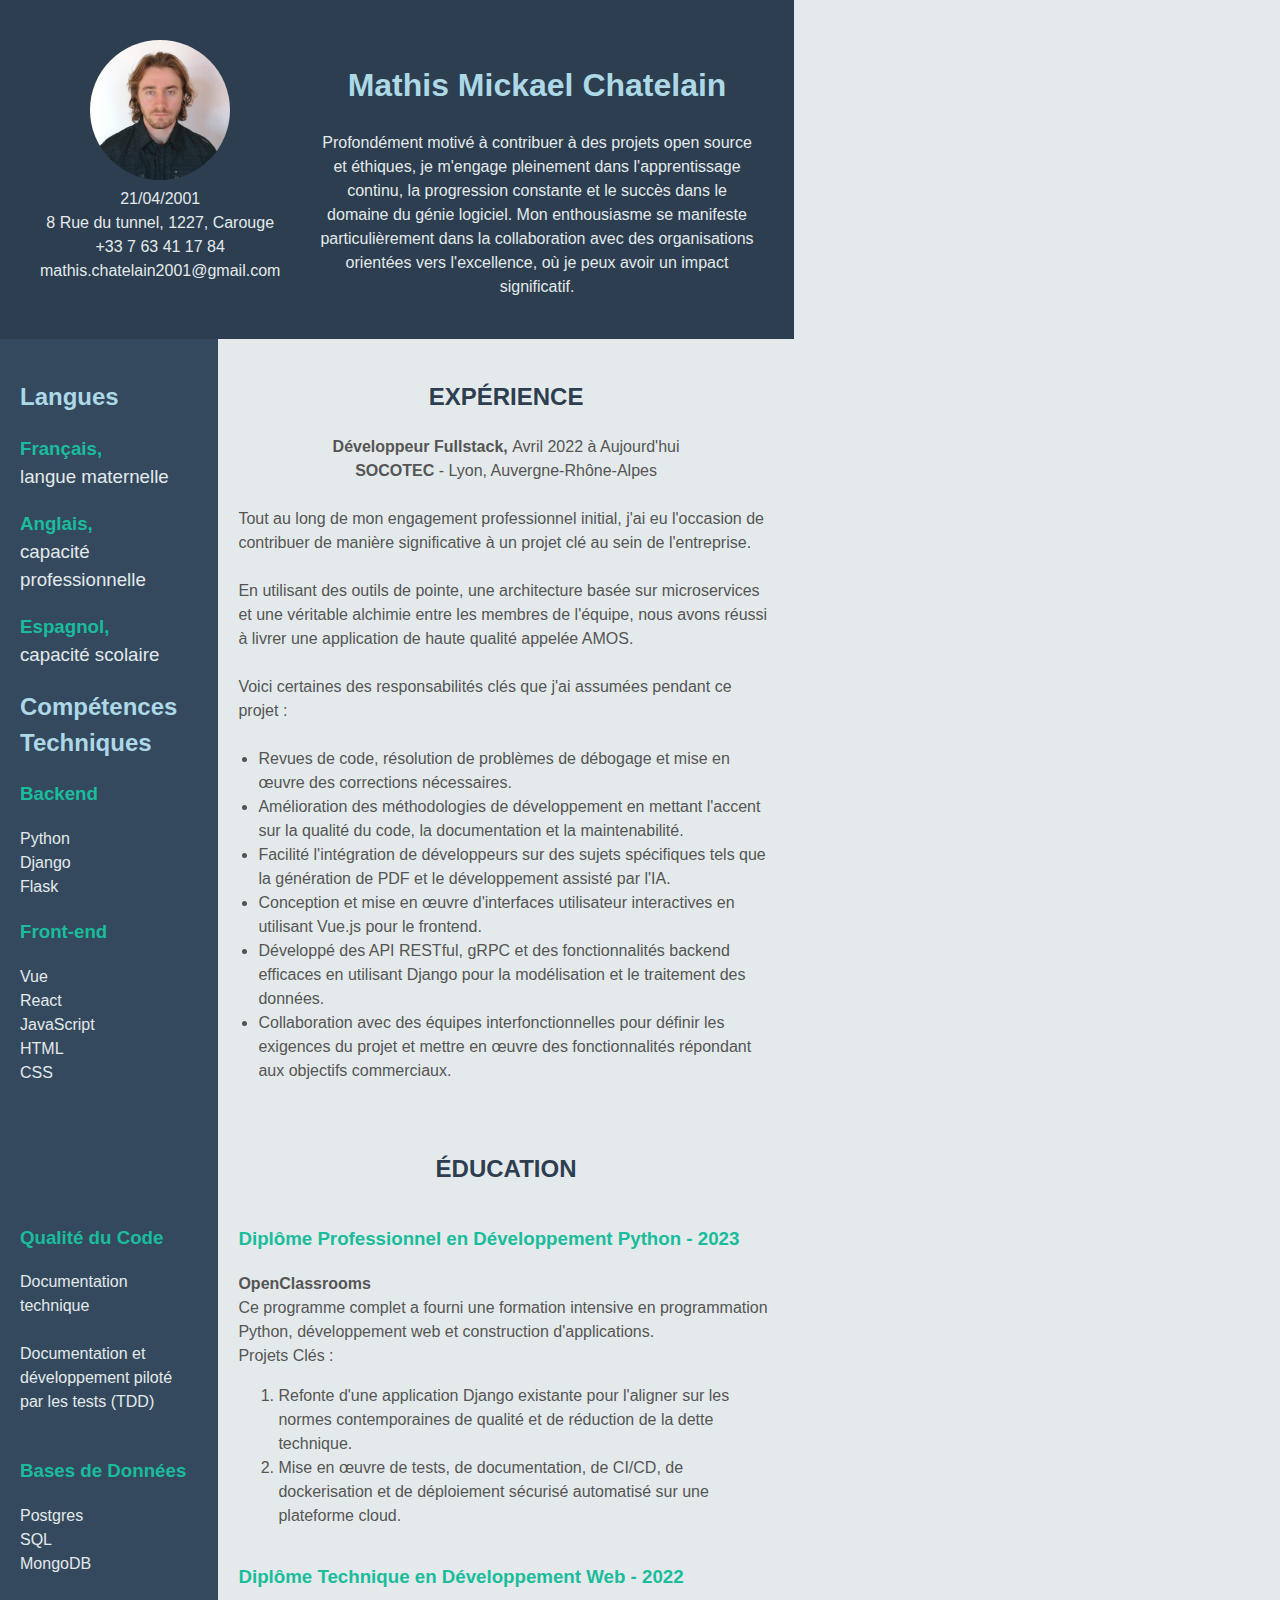
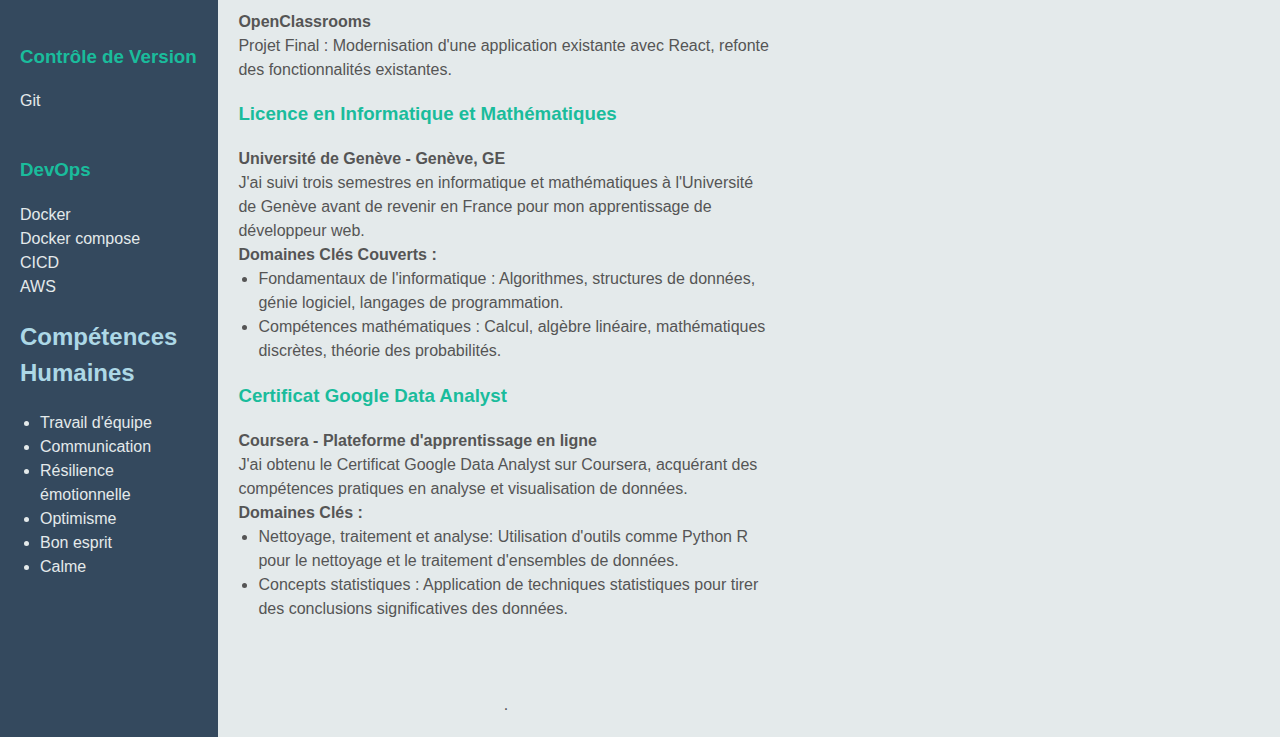
==== index_fr.html @ cfe84ae4 "save" ====
<!DOCTYPE html>
<html lang="fr">
<head>
    <meta charset="UTF-8">
    <meta name="viewport" content="width=device-width, initial-scale=1.0">
    <link rel="stylesheet" href="style.css">
    <title>Mathis Mickael Chatelain - CV</title>
</head>
<body>
    <header class="flex">
        <section>
            <img src="/1640084687607.jpeg" alt="">
            <p>21/04/2001</p>
            <p>8 Rue du tunnel, 1227, Carouge</p>
            <p>+33 7 63 41 17 84</p>
            <p>mathis.chatelain2001@gmail.com</p>
        </section>
        <section class="w-right center-all">
            <h1>Mathis Mickael Chatelain</h1>
            <p>
                Profondément motivé à contribuer à des projets open source et éthiques, je m'engage pleinement dans l'apprentissage continu, 
                la progression constante et le succès dans le domaine du génie logiciel. 
                Mon enthousiasme se manifeste particulièrement dans la collaboration avec des organisations orientées vers l'excellence, 
                où je peux avoir un impact significatif.
            </p>
        </section>
    </header>
    <main class="flex">
        <section class="w-left">
            <h2>Langues</h2>
            <div class="skill-category">
                <h3>Français, <p style="font-weight: lighter;">langue maternelle</p></h3>
                <h3>Anglais, <p style="font-weight: lighter;">capacité professionnelle</p></h3>
                <h3>Espagnol, <p style="font-weight: lighter;">capacité scolaire</p></h3>
            </div>
            <h2>Compétences Techniques</h2>
            <div class="skill-category">
                <h3>Backend</h3>
                <p>Python</p>
                <p>Django</p>
                <p>Flask</p>
            </div>
            <div class="skill-category">
                <h3>Front-end</h3>
                <p>Vue </p>
                <p>React</p>
                <p>JavaScript</p>
                <p>HTML</p>
                <p>CSS</p>
            </div>
            <br>
            <br>
            <br>
            <br>
            <br>
            <div class="skill-category">
                <h3>Qualité du Code</h3>
                <p>Documentation technique</p>
                <br>
                <p>Documentation et développement piloté par les tests (TDD)</p>
                <br>
            </div>
            <div class="skill-category">
                <h3>Bases de Données</h3>
                <p>Postgres</p>
                <p>SQL</p>
                <p>MongoDB</p>
            </div>
            <br>
            <br>
            <div class="skill-category">
                <h3>Contrôle de Version</h3>
                <p>Git</p>
                <br>
            </div>
            <div class="skill-category">
                <h3>DevOps</h3>
                <p>Docker</p>
                <p>Docker compose</p>
                <p>CICD</p>
                <p>AWS</p>
            </div>
            <h2>Compétences Humaines</h2>
            <ul>
                <li>Travail d'équipe</li>
                <li>Communication</li>
                <li>Résilience émotionnelle</li>
                <li>Optimisme</li>
                <li>Bon esprit</li>
                <li>Calme</li>
            </ul>
        </section>
        <section  class="w-right center-all">
            <h2>EXPÉRIENCE</h2>
            <p><strong>Développeur Fullstack, </strong>Avril 2022 à Aujourd'hui</p>
            <p><strong>SOCOTEC</strong> - Lyon, Auvergne-Rhône-Alpes</p>
            <br>
            <p>
                Tout au long de mon engagement professionnel initial,
                j'ai eu l'occasion de contribuer de manière significative
                à un projet clé au sein de l'entreprise.
            </p>
            <br>
            <p> 
                En utilisant des outils de pointe, une architecture basée sur microservices et une véritable alchimie entre les membres de l'équipe, nous avons réussi à livrer une application de haute qualité appelée AMOS.
            </p>
            <br>
            <p>
                Voici certaines des responsabilités clés que j'ai assumées pendant ce projet :
            </p>
            <br>
            <ul>
                <li>Revues de code, résolution de problèmes de débogage et mise en œuvre des corrections nécessaires.</li>
                <li>Amélioration des méthodologies de développement en mettant l'accent sur la qualité du code, la documentation et la maintenabilité.</li>
                <li>Facilité l'intégration de développeurs sur des sujets spécifiques tels que la génération de PDF et le développement assisté par l'IA.</li>
                <li>Conception et mise en œuvre d'interfaces utilisateur interactives en utilisant Vue.js pour le frontend.</li>
                <li>Développé des API RESTful, gRPC et des fonctionnalités backend efficaces en utilisant Django pour la modélisation et le traitement des données.</li>
                <li>Collaboration avec des équipes interfonctionnelles pour définir les exigences du projet et mettre en œuvre des fonctionnalités répondant aux objectifs commerciaux.</li>
            </ul>
            
            <br>
            <br> 
            <h2>ÉDUCATION</h2>
            
            <div class="education-item">
                <h3>Diplôme Professionnel en Développement Python - 2023</h3>
                <p><strong>OpenClassrooms</strong></p>
                <p>Ce programme complet a fourni une formation intensive en programmation Python, développement web et construction d'applications.</p>
                <p>Projets Clés :</p>
                <ol>
                    <li>Refonte d'une application Django existante pour l'aligner sur les normes contemporaines de qualité et de réduction de la dette technique.</li>
                    <li>Mise en œuvre de tests, de documentation, de CI/CD, de dockerisation et de déploiement sécurisé automatisé sur une plateforme cloud.</li>
                </ol>
            </div>
    
            <div class="education-item">
                <h3>Diplôme Technique en Développement Web - 2022</h3>
                <p><strong>OpenClassrooms</strong></p>
                <p>Projet Final : Modernisation d'une application existante avec React, refonte des fonctionnalités existantes.</p>
            </div>
    
            <div class="education-item">
                <h3>Licence en Informatique et Mathématiques</h3>
                <p><strong>Université de Genève - Genève, GE</strong></p>
                <p>J'ai suivi trois semestres en informatique et mathématiques à l'Université de Genève avant de revenir en France pour mon apprentissage de développeur web.</p>
                <p><strong>Domaines Clés Couverts :</strong></p>
                <ul>
                    <li>Fondamentaux de l'informatique : Algorithmes, structures de données, génie logiciel, langages de programmation.</li>
                    <li>Compétences mathématiques : Calcul, algèbre linéaire, mathématiques discrètes, théorie des probabilités.</li>
                </ul>
            </div>

            <div class="education-item">
                <h3>Certificat Google Data Analyst</h3>
                <p><strong>Coursera - Plateforme d'apprentissage en ligne</strong></p>
                <p>J'ai obtenu le Certificat Google Data Analyst sur Coursera, acquérant des compétences pratiques en analyse et visualisation de données.</p>
                <p><strong>Domaines Clés :</strong></p>
                <ul>
                    <li>Nettoyage, traitement et analyse: Utilisation d'outils comme Python R pour le nettoyage et le traitement d'ensembles de données.</li>
                    <li>Concepts statistiques : Application de techniques statistiques pour tirer des conclusions significatives des données.</li>
                </ul>
            </div>
            
            <br>
            <br>
            <br>
            <p>.</p>
        </section>
        
    </main>
</body>
</html>
---- style.css ----
body {
    background-color: #e4eaeb;
    font-family: 'Roboto', sans-serif;
    font-size: 16px;
    font-weight: 400;
    line-height: 1.5;
    color: #333;
    margin: 0;
    padding: 0;
    width: 210mm;
    height: 297mm;
    border: 1 px solid black;
}

section {
    margin: 0;
    padding: 20px;
}

header {
    text-align: center;
    background-color: #2c3e50; /* Darker blue for the header */
    color: #fff;
    padding: 20px;
}

h1 {
    color: #3498db; /* Lighter blue for main headings */
}

header h1 {
    color: lightblue;
}

header img {
    width: 140px;
    height: 140px;
    border-radius: 50%;
    margin: 0;
}

h2 {
    color: #2c3e50;
}

h3 {
    color: #1abc9c;
}

p, li {
    color: #555;
    margin: 0;
}

header p {
    color: #e4eaeb;
}

ul {
    padding: 0;
    padding-left: 20px;
    margin: 0;
}

footer {
    text-align: center;
    margin-top: 20px;
    padding: 10px;
    background-color: #2c3e50; /* Darker blue for the footer */
    color: #fff;
}

.flex { 
    display: flex;
}

.w-left {
    width: 25%;
    background-color: #34495e; /* Darker grayish-blue for the left side */
    color: #fff;
    padding: 20px;
}

.w-left p, .w-left li {
    color: #e4eaeb;
}

.w-left h2 {
    color: lightblue;
}

.w-right {
    width: 75%;
}

.center-all {
    display: flex;
    flex-direction: column;
    justify-content: center;
    align-items: center;
}

/* Additional styling for links if needed */
a {
    color: #3498db;
}

a:hover {
    color: #1abc9c;
}
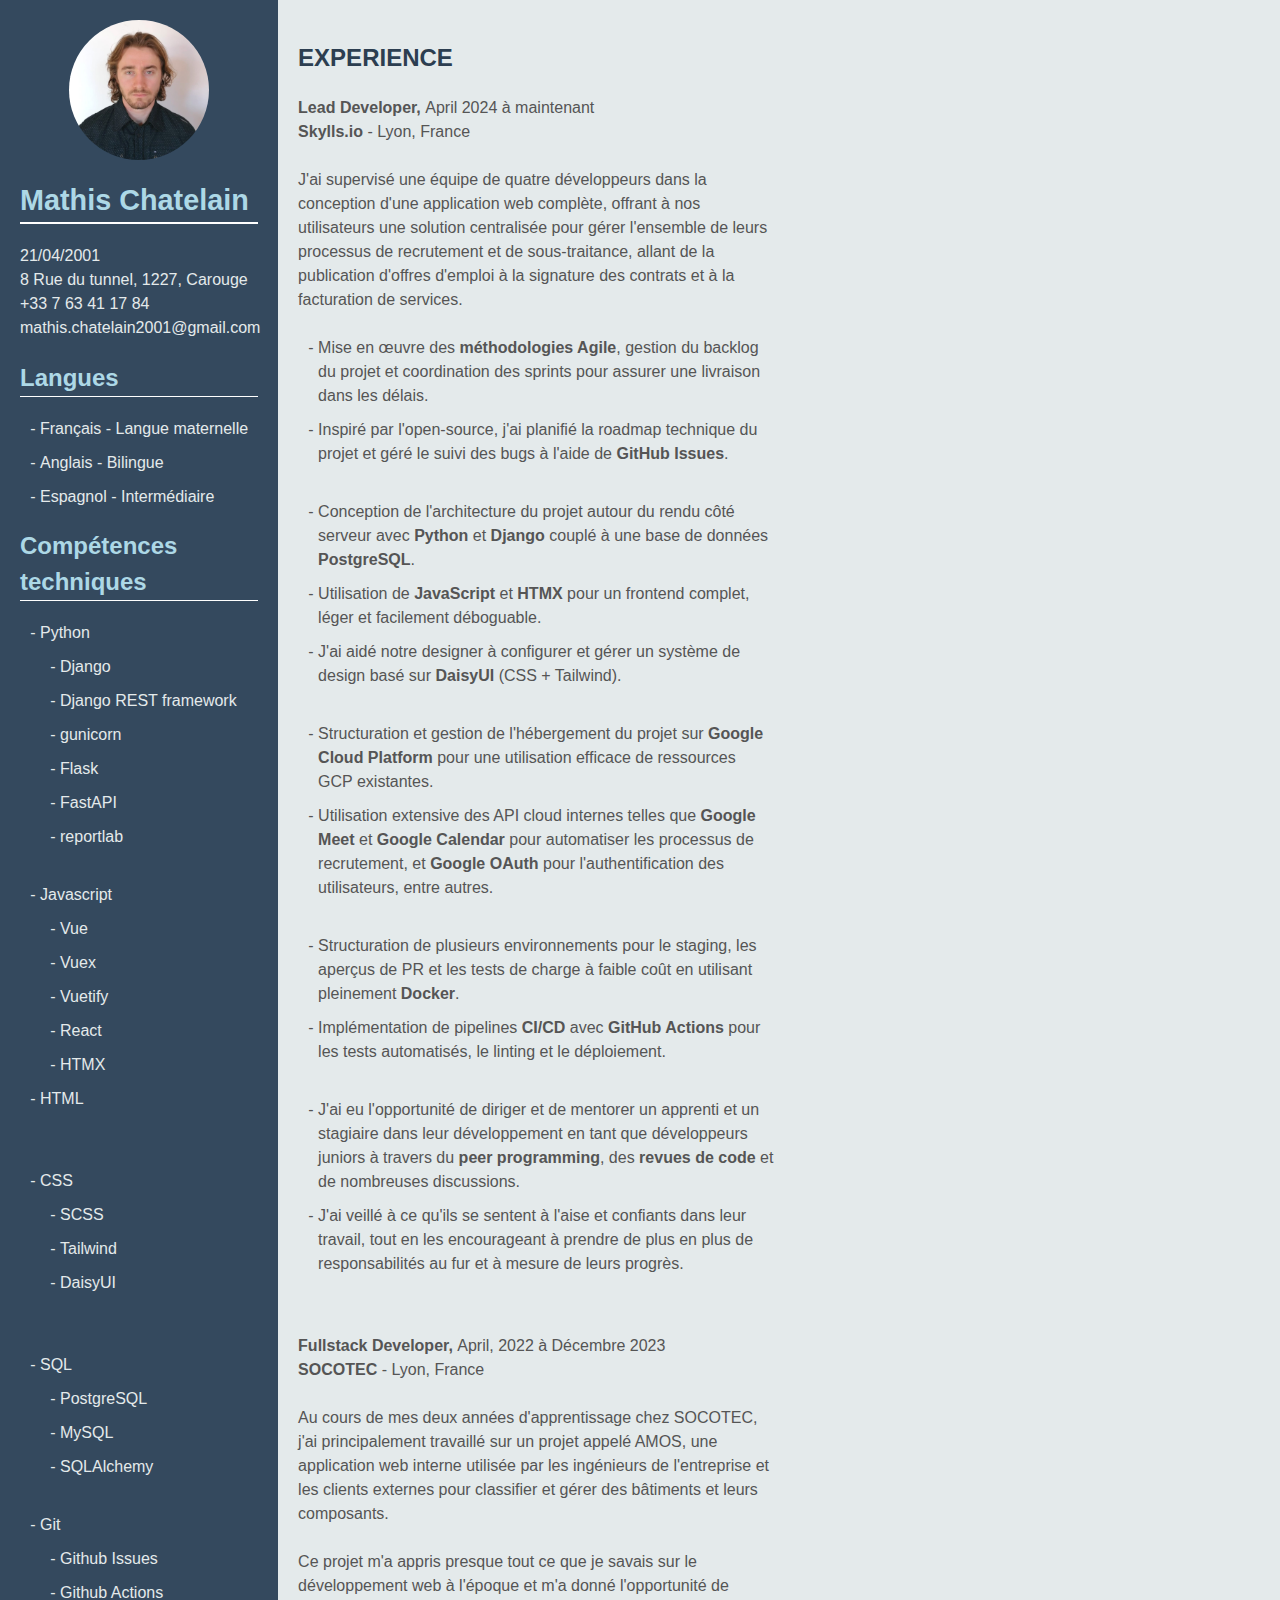
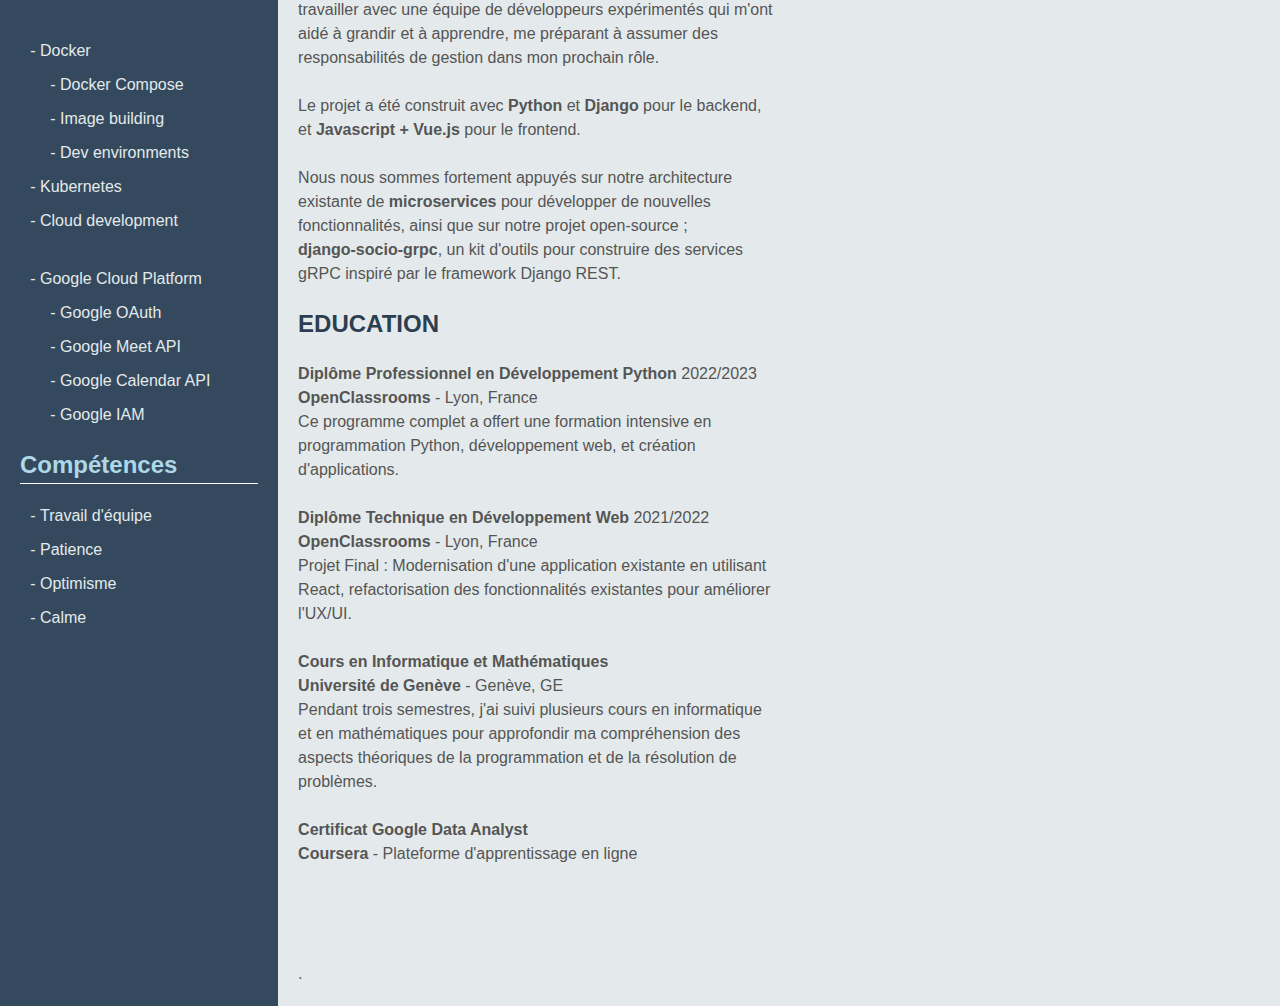
==== commit cbee078a: "VF v1" ====
--- a/index_fr.html
+++ b/index_fr.html
@@ -1,5 +1,5 @@
 <!DOCTYPE html>
-<html lang="fr">
+<html lang="en">
 <head>
     <meta charset="UTF-8">
     <meta name="viewport" content="width=device-width, initial-scale=1.0">
@@ -7,159 +7,205 @@
     <title>Mathis Mickael Chatelain - CV</title>
 </head>
 <body>
-    <header class="flex">
-        <section>
-            <img src="/1640084687607.jpeg" alt="">
+    <main class="flex">
+        <section class="w-left">
+            <div style="display: flex; justify-content: center; width: 100%;">
+                <img class="picture" src="/1640084687607.jpeg" alt="">
+            </div>
+            <h1>Mathis Chatelain</h1>
             <p>21/04/2001</p>
             <p>8 Rue du tunnel, 1227, Carouge</p>
             <p>+33 7 63 41 17 84</p>
             <p>mathis.chatelain2001@gmail.com</p>
-        </section>
-        <section class="w-right center-all">
-            <h1>Mathis Mickael Chatelain</h1>
-            <p>
-                Profondément motivé à contribuer à des projets open source et éthiques, je m'engage pleinement dans l'apprentissage continu, 
-                la progression constante et le succès dans le domaine du génie logiciel. 
-                Mon enthousiasme se manifeste particulièrement dans la collaboration avec des organisations orientées vers l'excellence, 
-                où je peux avoir un impact significatif.
-            </p>
-        </section>
-    </header>
-    <main class="flex">
-        <section class="w-left">
             <h2>Langues</h2>
-            <div class="skill-category">
-                <h3>Français, <p style="font-weight: lighter;">langue maternelle</p></h3>
-                <h3>Anglais, <p style="font-weight: lighter;">capacité professionnelle</p></h3>
-                <h3>Espagnol, <p style="font-weight: lighter;">capacité scolaire</p></h3>
-            </div>
-            <h2>Compétences Techniques</h2>
-            <div class="skill-category">
-                <h3>Backend</h3>
-                <p>Python</p>
-                <p>Django</p>
-                <p>Flask</p>
-            </div>
-            <div class="skill-category">
-                <h3>Front-end</h3>
-                <p>Vue </p>
-                <p>React</p>
-                <p>JavaScript</p>
-                <p>HTML</p>
-                <p>CSS</p>
-            </div>
-            <br>
-            <br>
-            <br>
-            <br>
-            <br>
-            <div class="skill-category">
-                <h3>Qualité du Code</h3>
-                <p>Documentation technique</p>
-                <br>
-                <p>Documentation et développement piloté par les tests (TDD)</p>
-                <br>
-            </div>
-            <div class="skill-category">
-                <h3>Bases de Données</h3>
-                <p>Postgres</p>
-                <p>SQL</p>
-                <p>MongoDB</p>
-            </div>
-            <br>
-            <br>
-            <div class="skill-category">
-                <h3>Contrôle de Version</h3>
-                <p>Git</p>
-                <br>
-            </div>
-            <div class="skill-category">
-                <h3>DevOps</h3>
-                <p>Docker</p>
-                <p>Docker compose</p>
-                <p>CICD</p>
-                <p>AWS</p>
-            </div>
-            <h2>Compétences Humaines</h2>
+            <ul>
+                <li>Français - Langue maternelle</li>
+                <li>Anglais - Bilingue</li>
+                <li>Espagnol - Intermédiaire</li>
+            </ul>
+            <h2>Compétences techniques</h2>
+
+            <ul class="skill-category">
+                <li>Python</li>
+                <ul>
+                    <li>Django</li>
+                    <li>Django REST framework</li>
+                    <li>gunicorn</li>
+                    <li>Flask</li>
+                    <li>FastAPI</li>    
+                    <li>reportlab</li>
+                </ul>
+                
+                <br>
+                <li>Javascript</li>
+                <ul>
+                    <li>Vue</li>
+                    <li>Vuex</li>
+                    <li>Vuetify</li>
+                    <li>React</li>
+                    <li>HTMX</li>
+                </ul>
+
+                <li>HTML</li>
+
+                <br>
+                <br>
+                <li>CSS</li>
+                <ul>
+                    <li>SCSS</li>
+                    <li>Tailwind</li>
+                    <li>DaisyUI</li>
+                </ul>
+
+                <br>
+                
+                <br>
+                <li>SQL</li>
+                <ul>
+                    <li>PostgreSQL</li>
+                    <li>MySQL</li>
+                    <li>SQLAlchemy</li>
+                </ul>
+
+                <br>
+                <li>Git</li>
+                <ul>
+                    <li>Github Issues</li>
+                    <li>Github Actions</li>
+                </ul>
+
+                <br>
+                <li>Docker</li>
+                <ul>
+                    <li>Docker Compose</li>
+                    <li>Image building</li>
+                    <li>Dev environments</li>
+                </ul>
+
+                <li>Kubernetes</li>
+                <li>Cloud development</li>
+
+                <br>
+                <li>Google Cloud Platform</li>
+                <ul>
+                    <li>Google OAuth</li>
+                    <li>Google Meet API</li>
+                    <li>Google Calendar API</li>
+                    <li>Google IAM</li>
+                </ul>
+            </ul>
+
+            <h2>Compétences</h2>
             <ul>
                 <li>Travail d'équipe</li>
-                <li>Communication</li>
-                <li>Résilience émotionnelle</li>
+                <li>Patience</li>
                 <li>Optimisme</li>
-                <li>Bon esprit</li>
                 <li>Calme</li>
             </ul>
         </section>
-        <section  class="w-right center-all">
-            <h2>EXPÉRIENCE</h2>
-            <p><strong>Développeur Fullstack, </strong>Avril 2022 à Aujourd'hui</p>
-            <p><strong>SOCOTEC</strong> - Lyon, Auvergne-Rhône-Alpes</p>
-            <br>
-            <p>
-                Tout au long de mon engagement professionnel initial,
-                j'ai eu l'occasion de contribuer de manière significative
-                à un projet clé au sein de l'entreprise.
-            </p>
-            <br>
-            <p> 
-                En utilisant des outils de pointe, une architecture basée sur microservices et une véritable alchimie entre les membres de l'équipe, nous avons réussi à livrer une application de haute qualité appelée AMOS.
-            </p>
-            <br>
-            <p>
-                Voici certaines des responsabilités clés que j'ai assumées pendant ce projet :
-            </p>
-            <br>
+        <section  class="w-right">
+            <h2>EXPERIENCE</h2>
+
+            <p><strong>Lead Developer, </strong>April 2024 à maintenant</p>
+            <p><strong>Skylls.io</strong> - Lyon, France</p>
+            <br>
+            <p>
+                J'ai supervisé une équipe de quatre développeurs dans la conception d'une application web complète, 
+                offrant à nos utilisateurs une solution centralisée pour gérer l'ensemble de leurs processus de 
+                recrutement et de sous-traitance, allant de la publication d'offres d'emploi à la signature des 
+                contrats et à la facturation de services.
+            </p>
+            <br>  
+            
             <ul>
-                <li>Revues de code, résolution de problèmes de débogage et mise en œuvre des corrections nécessaires.</li>
-                <li>Amélioration des méthodologies de développement en mettant l'accent sur la qualité du code, la documentation et la maintenabilité.</li>
-                <li>Facilité l'intégration de développeurs sur des sujets spécifiques tels que la génération de PDF et le développement assisté par l'IA.</li>
-                <li>Conception et mise en œuvre d'interfaces utilisateur interactives en utilisant Vue.js pour le frontend.</li>
-                <li>Développé des API RESTful, gRPC et des fonctionnalités backend efficaces en utilisant Django pour la modélisation et le traitement des données.</li>
-                <li>Collaboration avec des équipes interfonctionnelles pour définir les exigences du projet et mettre en œuvre des fonctionnalités répondant aux objectifs commerciaux.</li>
-            </ul>
-            
-            <br>
-            <br> 
-            <h2>ÉDUCATION</h2>
-            
-            <div class="education-item">
-                <h3>Diplôme Professionnel en Développement Python - 2023</h3>
-                <p><strong>OpenClassrooms</strong></p>
-                <p>Ce programme complet a fourni une formation intensive en programmation Python, développement web et construction d'applications.</p>
-                <p>Projets Clés :</p>
-                <ol>
-                    <li>Refonte d'une application Django existante pour l'aligner sur les normes contemporaines de qualité et de réduction de la dette technique.</li>
-                    <li>Mise en œuvre de tests, de documentation, de CI/CD, de dockerisation et de déploiement sécurisé automatisé sur une plateforme cloud.</li>
-                </ol>
-            </div>
-    
-            <div class="education-item">
-                <h3>Diplôme Technique en Développement Web - 2022</h3>
-                <p><strong>OpenClassrooms</strong></p>
-                <p>Projet Final : Modernisation d'une application existante avec React, refonte des fonctionnalités existantes.</p>
-            </div>
-    
-            <div class="education-item">
-                <h3>Licence en Informatique et Mathématiques</h3>
-                <p><strong>Université de Genève - Genève, GE</strong></p>
-                <p>J'ai suivi trois semestres en informatique et mathématiques à l'Université de Genève avant de revenir en France pour mon apprentissage de développeur web.</p>
-                <p><strong>Domaines Clés Couverts :</strong></p>
-                <ul>
-                    <li>Fondamentaux de l'informatique : Algorithmes, structures de données, génie logiciel, langages de programmation.</li>
-                    <li>Compétences mathématiques : Calcul, algèbre linéaire, mathématiques discrètes, théorie des probabilités.</li>
-                </ul>
-            </div>
-
-            <div class="education-item">
-                <h3>Certificat Google Data Analyst</h3>
-                <p><strong>Coursera - Plateforme d'apprentissage en ligne</strong></p>
-                <p>J'ai obtenu le Certificat Google Data Analyst sur Coursera, acquérant des compétences pratiques en analyse et visualisation de données.</p>
-                <p><strong>Domaines Clés :</strong></p>
-                <ul>
-                    <li>Nettoyage, traitement et analyse: Utilisation d'outils comme Python R pour le nettoyage et le traitement d'ensembles de données.</li>
-                    <li>Concepts statistiques : Application de techniques statistiques pour tirer des conclusions significatives des données.</li>
-                </ul>
-            </div>
+                <li>
+                    Mise en œuvre des <strong>méthodologies Agile</strong>, 
+                    gestion du backlog du projet et coordination des sprints pour assurer une livraison dans les délais.
+                </li>
+
+                <li>
+                    Inspiré par l'open-source, j'ai planifié la roadmap technique du projet et géré le suivi des bugs à 
+                    l'aide de <strong>GitHub Issues</strong>.
+                </li>
+                <br>
+                <li>Conception de l'architecture du projet autour du rendu côté serveur avec <strong>Python</strong> et <strong>Django</strong> couplé à une base de données <strong>PostgreSQL</strong>.</li>
+                <li>Utilisation de <strong>JavaScript</strong> et <strong>HTMX</strong> pour un frontend complet, léger et facilement déboguable.</li>
+                <li>J'ai aidé notre designer à configurer et gérer un système de design basé sur <strong>DaisyUI</strong> (CSS + Tailwind).</li>
+                <br>
+                <li>Structuration et gestion de l'hébergement du projet sur <strong>Google Cloud Platform</strong> pour une utilisation efficace de ressources GCP existantes.</li>
+                <li>
+                    Utilisation extensive des API cloud internes telles que <strong>Google Meet</strong> et 
+                    <strong>Google Calendar</strong> pour automatiser les processus de recrutement, et <strong>Google OAuth</strong> pour l'authentification des utilisateurs, entre autres.
+                </li>
+                <br>
+                <li>Structuration de plusieurs environnements pour le staging, les aperçus de PR et les tests de charge à faible coût en utilisant pleinement <strong>Docker</strong>.</li>
+                <li>Implémentation de pipelines <strong>CI/CD</strong> avec <strong>GitHub Actions</strong> pour les tests automatisés, le linting et le déploiement.</li>
+                <br>
+                <li>
+                    J'ai eu l'opportunité de diriger et de mentorer un apprenti et un stagiaire dans leur développement en tant que développeurs juniors 
+                    à travers du <strong>peer programming</strong>, des <strong>revues de code</strong> et de nombreuses discussions.
+                </li>
+                <li>
+                    J'ai veillé à ce qu'ils se sentent à l'aise et confiants dans leur travail, 
+                    tout en les encourageant à prendre de plus en plus de responsabilités au fur et à mesure de leurs progrès.
+                </li>
+            </ul>            
+            <br>
+            <br>
+            
+
+            <p><strong>Fullstack Developer, </strong>April, 2022 à Décembre 2023</p>
+            <p><strong>SOCOTEC</strong> - Lyon, France</p>
+            <br>
+            <p>
+                Au cours de mes deux années d'apprentissage chez SOCOTEC, j'ai principalement travaillé sur un projet appelé AMOS, 
+                une application web interne utilisée par les ingénieurs de l'entreprise et les clients externes pour classifier et 
+                gérer des bâtiments et leurs composants.
+            </p>
+            <br>
+            <p>
+                Ce projet m'a appris presque tout ce que je savais sur le développement web à l'époque et m'a donné 
+                l'opportunité de travailler avec une équipe de développeurs expérimentés qui m'ont aidé à grandir et à apprendre, 
+                me préparant à assumer des responsabilités de gestion dans mon prochain rôle.
+            </p>
+            <br>
+            <p>
+                Le projet a été construit avec <strong>Python</strong> et <strong>Django</strong> pour le backend, 
+                et <strong>Javascript + Vue.js</strong> pour le frontend.
+            </p>
+            <br>
+            <p>
+                Nous nous sommes fortement appuyés sur notre architecture existante de <strong>microservices</strong> pour 
+                développer de nouvelles fonctionnalités, ainsi que sur notre projet open-source ;<br> 
+                <strong>django-socio-grpc</strong>, un kit d'outils pour construire des services gRPC inspiré par le framework Django REST.
+            </p>
+            
+
+            <h2>EDUCATION</h2>
+
+
+
+            <p><strong>Diplôme Professionnel en Développement Python</strong> 2022/2023</p>
+            <p><strong>OpenClassrooms</strong> - Lyon, France</p>
+            <p>Ce programme complet a offert une formation intensive en programmation Python, développement web, et création d'applications.</p>
+            <br>
+
+            <p><strong>Diplôme Technique en Développement Web</strong> 2021/2022</p>
+            <p><strong>OpenClassrooms</strong> - Lyon, France</p>
+            <p>Projet Final : Modernisation d'une application existante en utilisant React, refactorisation des fonctionnalités existantes pour améliorer l'UX/UI.</p>
+            <br>
+
+            <p><strong>Cours en Informatique et Mathématiques</strong></p>
+            <p><strong>Université de Genève</strong> - Genève, GE</p>
+            <p>
+                Pendant trois semestres, j'ai suivi plusieurs cours en informatique et en mathématiques pour approfondir ma compréhension des aspects théoriques de la programmation et de la résolution de problèmes.
+            </p>
+            <br>
+
+            <p><strong>Certificat Google Data Analyst</strong></p>
+            <p><strong>Coursera</strong> - Plateforme d'apprentissage en ligne</p>
+            <br>
+
             
             <br>
             <br>
--- a/style.css
+++ b/style.css
@@ -17,22 +17,25 @@
     padding: 20px;
 }
 
-header {
+.header {
     text-align: center;
-    background-color: #2c3e50; /* Darker blue for the header */
+    background-color: #2c3e50; /* Darker blue for the .header */
     color: #fff;
     padding: 20px;
 }
 
 h1 {
-    color: #3498db; /* Lighter blue for main headings */
+    font-size: 1.8em;
+    color: lightblue;
+    border-bottom: 2px solid white;
 }
 
-header h1 {
-    color: lightblue;
+ul li {
+    list-style-type: "- ";
+    margin-bottom: 10px;
 }
 
-header img {
+.picture {
     width: 140px;
     height: 140px;
     border-radius: 50%;
@@ -52,7 +55,7 @@
     margin: 0;
 }
 
-header p {
+.header p {
     color: #e4eaeb;
 }
 
@@ -75,7 +78,7 @@
 }
 
 .w-left {
-    width: 25%;
+    width: 30%;
     background-color: #34495e; /* Darker grayish-blue for the left side */
     color: #fff;
     padding: 20px;
@@ -87,10 +90,11 @@
 
 .w-left h2 {
     color: lightblue;
+    border-bottom: 1px solid white;
 }
 
 .w-right {
-    width: 75%;
+    width: 70%;
 }
 
 .center-all {
